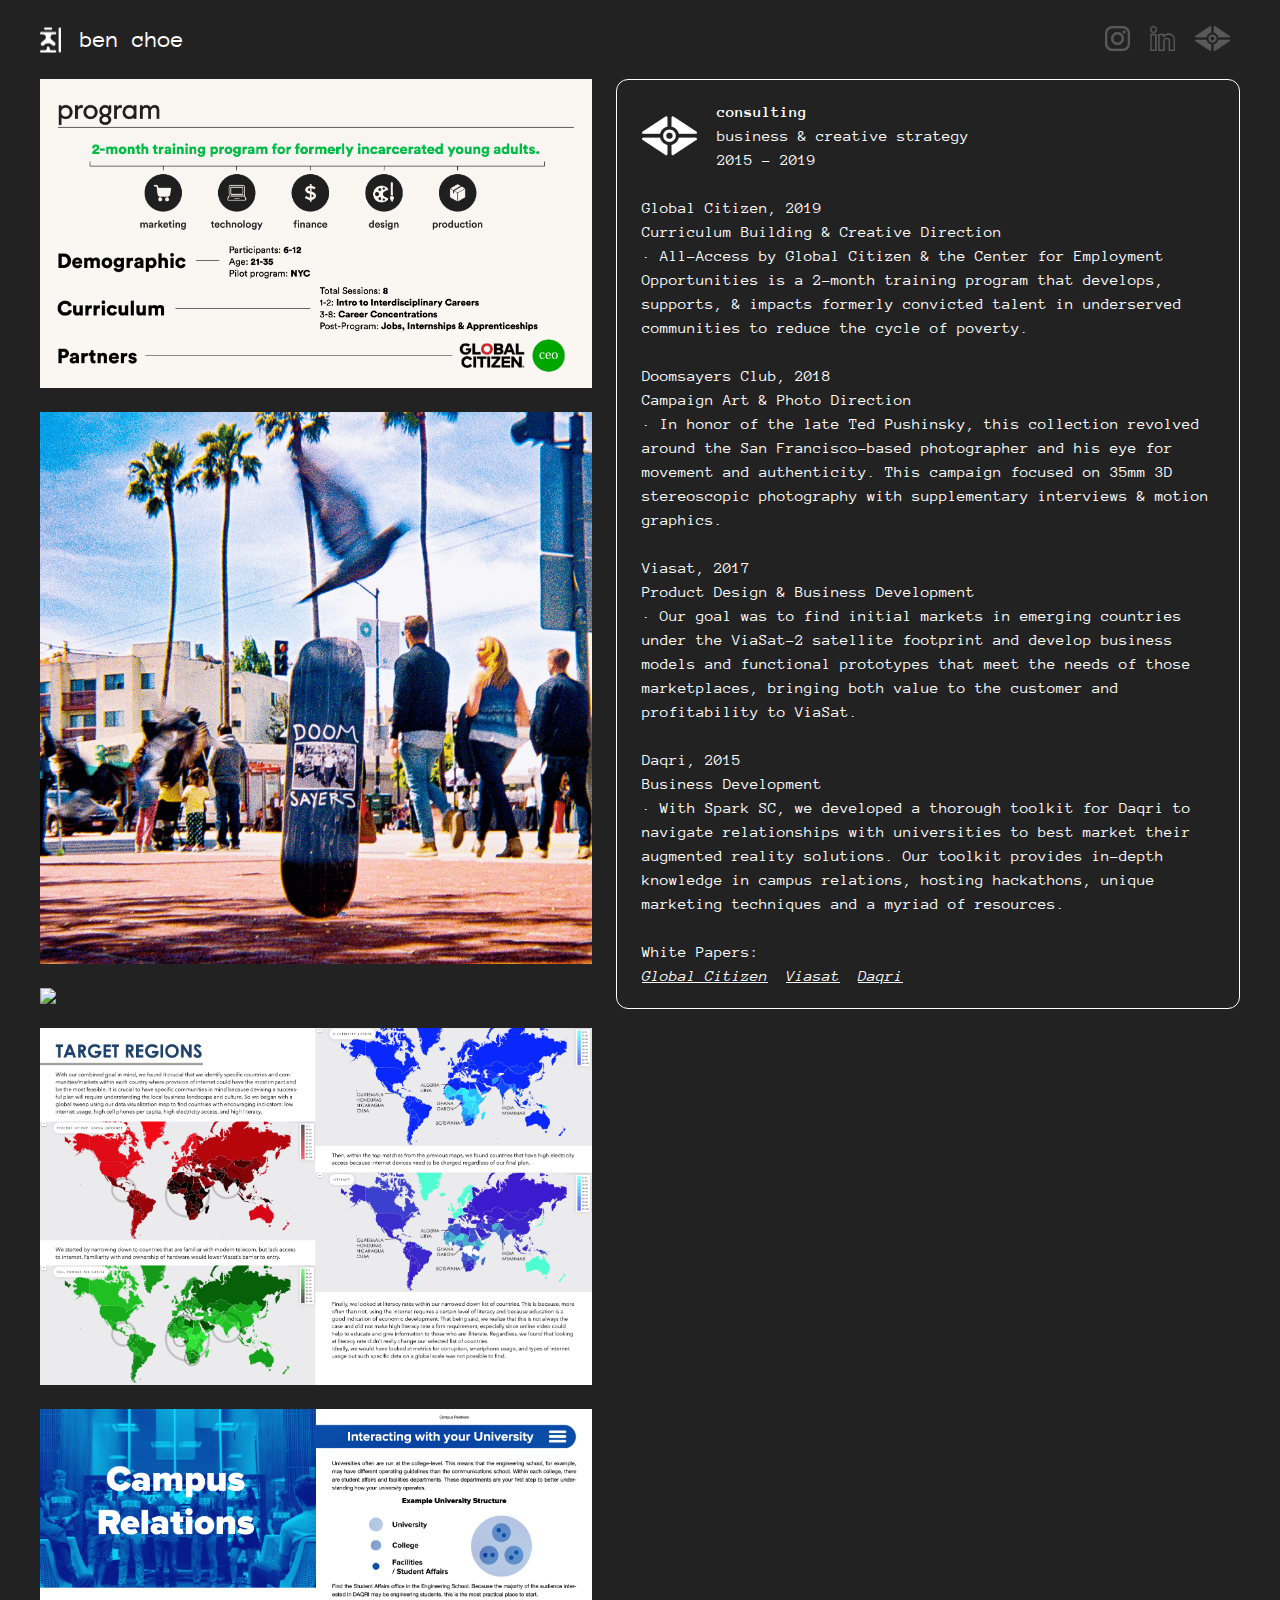
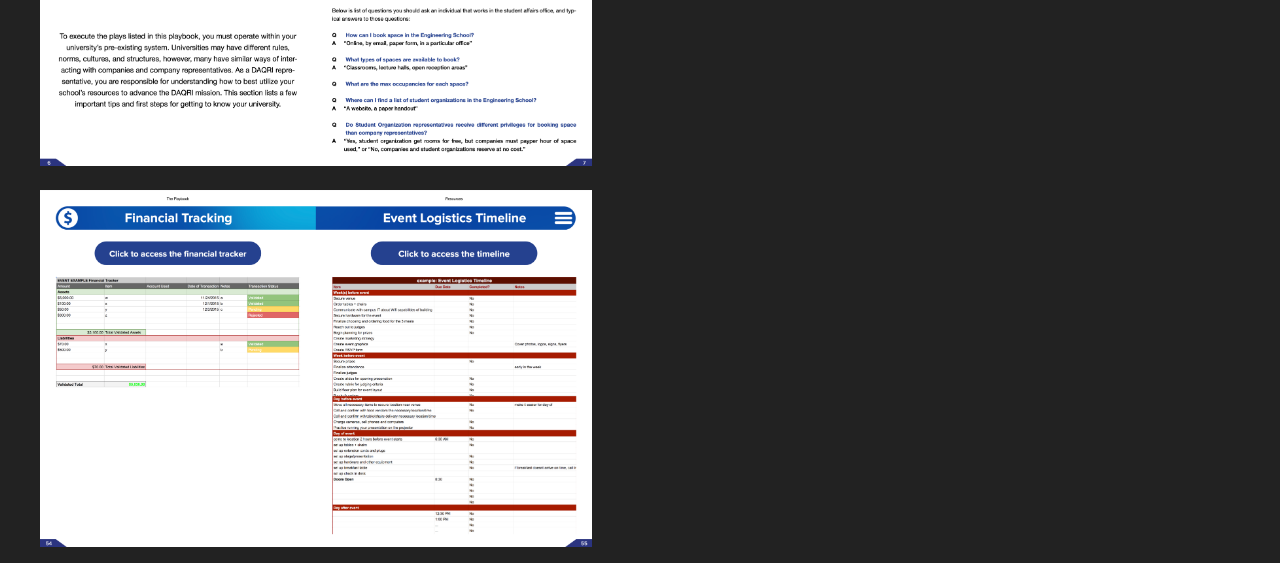
==== consulting.html @ 826693ee "v1" ====
<!DOCTYPE html>
<html lang="en">
<head>
  <!-- Meta, title, CSS, favicons, etc. -->
  <meta http-equiv="Content-Type" content="text/html; charset=UTF-8">
  <meta charset="utf-8">
  <meta http-equiv="X-UA-Compatible" content="IE=edge">
  <meta name="viewport" content="width=device-width, initial-scale=1">
  <meta name="author" content="ben choe">
  <title>ben choe · consulting</title>
  <!-- Bootstrap -->
  <link href="css/bootstrap.min.css" rel="stylesheet">
  <link href="css/home.css" rel="stylesheet">
  <link href="https://fonts.googleapis.com/css?family=Anonymous+Pro:400,400i,700,700i&display=swap" rel="stylesheet">
  <link rel="shortcut icon" href="img/favicon.png" />
</head>

<body class="text-center">
  <div class="container-fluid d-flex w-auto h-auto p-3 mx-4 flex-column">
    <header class="header mb-3">
      <div class="content-header text-left">
        <nav class="nav nav-icons">
          <a href="https://www.instagram.com/benchoe/" target="_blank"><img class="nav-icons nav-link" src="img/instagram.png"></img></a>
          <a href="https://www.linkedin.com/in/benjchoe/" target="_blank"><img class="nav-icons nav-link" src="img/linkedin.png"></img></a>
          <a href="https://www.anoesis.org/" target="_blank"><img class="nav-icons nav-link" src="img/anoesis.png"></img></a>
        </nav>
          <a href="index.html"><img class="ben-korean" src="img/ben-logo.png"></a></img>
          <div class="ben-header-text">
          <h4 class="nobreak"><a class="name" href="index.html">ben choe</a></h4>
        </div>
      </div>
    </header>


    <div class="container-fluid body p-0">

      <div class="infosticky sticky d-xl-block bd-toc ">
        <div class="content-header">
          <img class="content-icon" src="img/anoesis.png"></img>
          <div class="content-header-text">
            <span class="nobreak"><b>consulting</b></span></br>
            <span class="nobreak">business & creative strategy</span></br>
            <span class="nobreak">2015 - 2019</span></br>
          </div>
        </div>
        <div class="content-body">
        </br> Global Citizen, 2019 </br>
        Curriculum Building & Creative Direction </br>
        · All-Access by Global Citizen & the Center for Employment Opportunities is a 2-month training program that develops, supports, & impacts formerly convicted talent in underserved communities to reduce the cycle of poverty.  </br>

        </br> Doomsayers Club, 2018 </br>
        Campaign Art & Photo Direction </br>
        · In honor of the late Ted Pushinsky, this collection revolved around the San Francisco-based photographer and his eye for movement and authenticity. This campaign focused on 35mm 3D stereoscopic photography with supplementary interviews & motion graphics.</br>

        </br> Viasat, 2017 </br>
        Product Design & Business Development</br>
        · Our goal was to find initial markets in emerging countries under the ViaSat-2 satellite footprint and develop business models and functional prototypes that meet the needs of those marketplaces, bringing both value to the customer and profitability to ViaSat.</br>

        </br> Daqri, 2015 </br>
        Business Development</br>
        · With Spark SC, we developed a thorough toolkit for Daqri to navigate relationships with universities to best market their augmented reality solutions. Our toolkit provides in-depth knowledge in campus relations, hosting hackathons, unique marketing techniques and a myriad of resources.
        </br></br>

          White Papers:</br>
          <a href="https://drive.google.com/file/d/1evW0Ee_DRK1F_nIrG2O3yAMnRjBaTqDZ/view?usp=sharing" target="_blank"><i><u>Global Citizen</u></i></a>&nbsp
          <a href="https://drive.google.com/file/d/0B6eDEghP5x7YWVRFVkRJT0NRVG8/view?usp=sharing" target="_blank"><i><u>Viasat</u></i></a>&nbsp
          <a href="https://drive.google.com/file/d/1c-YLYe5gEelE1s6AzN4-yTLphcWJJM05/view?usp=sharing" target="_blank"><i><u>Daqri</u></i></a>&nbsp

        </div>
      </div>

      <div class="contentsticky d-xl-block bd-toc">
        <img class="d-block w-100" src="img/consulting/consult-06.png"></br>
        <img class="d-block w-100" src="img/consulting/consult-11.gif"></br>
        <img class="d-block w-100" src="img/consulting/consult-07.png"></br>
        <img class="d-block w-100" src="img/consulting/consult-08.png"></br>
        <img class="d-block w-100" src="img/consulting/consult-09.png"></br>
        <img class="d-block w-100" src="img/consulting/consult-10.png">
      </div>

    </div>
  </div>
</div>

<!-- jQuery -->
<script src="js/jquery.min.js"></script>
<script src="js/bootstrap.bundle.min.js"></script>

</body>
</html>
---- css/home.css ----
@media (min-width: 0px) {
  html,body {
    font-size: .8rem;
  }
  .nav-icons .nav-link {
    max-height: 20px;
  }
  .row {
    display: inline;
    justify-content: center;
  }
  .infosticky {
    padding: 10px 15px 10px 15px;
    width: auto;
    margin-bottom: 15px;
  }
  .about1 {
    float:left;
    text-align: right;
    padding-right: 5px;
  }
  .contentsticky {
    width: auto;
    float: left;
  }
  .anoesis {
    display: none;
  }
  .col, .card {
    margin-right: 0px;
    margin-bottom: 15px;
  }
  .content-icon{
    max-width:35px;
  }
  .content-header-text {
    margin-left: 50px;
  }
  .card-img-top {
    height: 190px;
    object-fit: cover;
  }
}

@media (min-width: 409px){
  html,body {
    font-size: .9rem;
  }
  .content-icon{
    max-width:40px;
  }
  .content-header-text {
    margin-left: 60px;
  }
}

@media (min-width: 576px) {
  .row {
    display: flex;
    justify-content: space-between;
  }
  .card {
    max-width:48%;
  }
  .w-border{
    width: 100%;
    margin-bottom:15px;
  }
  .col, .card {
    margin-bottom: 0px;
  }
}

@media (min-width: 768px) {
  .nav-icons .nav-link {
    max-height: 25px;
  }
  .infosticky {
    padding: 20px 25px 20px 25px;
    width: 52%;
    height:auto;
    float:right;
  }
  .about1 {
    float:left;
    padding-right: 20px;
  }
  .contentsticky {
    width: 46%;
    max-height: inherit;
    float: left;
  }
  .row {
    justify-content: space-between;
  }
  .anoesis {
    display: flex;
    width: 52%;
    height:420px;
    float:right;
  }
  .sticky {
    position: static;
  }
}

@media (min-width: 1016px) {
  html,body {
    font-size: 1rem;
  }
  .content-icon{
    max-width:55px;
  }
  .content-header-text {
    margin-left: 75px;
  }
  .anoesis {
    height:389px;
  }
  .sticky {
    position: -webkit-sticky;
    position: sticky;
  }
}

@media (min-width: 1200px) {

}




html,body {
  height: auto;
  background-color: #222;
  font-family: 'Anonymous Pro', monospace;
}

body {
  display: -ms-flexbox;
  display: flex;
  color: #fff;
  padding-top: 10px;
  justify-content: center;
}

.container-fluid {
  max-width: 1400px;
}

.infosticky {
  border-style: solid;
  border-width: 1px;
  border-radius: 12px;
  text-align: left;
  background-color: #222;
}

.anoesis {
  border-style: solid;
  border-width: 1px;
  border-radius: 12px;
  text-align: left;
  background-color: white;
}

.contentsticky {
  text-align: left;
}

.row {
  margin-left:0px;
  margin-right: 0px;
}

.col {
  padding:0px 15px 0px 15px;
  padding-left: 0px;
  padding-right: 0px;
}

.card {
  background-color: initial !important;
  border: solid white 1px;
  border-radius: 12px;
}

.card-img-top {
  border-radius: 12px 12px 0px 0px;
}

.card-body {
  padding: 0.5rem .75rem .5rem 0.75rem;
}

.card-text {
  margin-bottom: 0px;
}

.nav {
  float: right;
}

.nav-icons .nav-link {
  padding: 0rem 10px;
  background-color: transparent;
  float: right;
  opacity: 0.25;
}

.nav-icons .nav-link:hover,
.nav-icons .nav-link:focus {
  opacity: 1;
}

.carousel-indicators {
  padding-bottom: 10px;
  padding-top: 0px;
  margin-bottom:0px;
}

p.nobreak {
  overflow: hidden;
  text-overflow: ellipsis;
  white-space: nowrap;
}

span.nobreak {
  overflow: hidden;
  text-overflow: ellipsis;
  white-space: nowrap;
}

h4.nobreak {
  overflow: hidden;
  text-overflow: ellipsis;
  white-space: nowrap;
}

a,a:focus {
  color: #fff;
}

a:hover {
  color: #FF453A;
}

.ben-korean {
  height: 25px;
  width:auto;
  position: absolute;
  float:left;
  margin:0;
  top: 50%;
  -ms-transform: translateY(-50%);
  transform: translateY(-50%);
}

.ben-header-text {
  margin-left: 40px;
}

.content-icon{
  width:auto;
  position: absolute;
  margin:0;
  top: 50%;
  -ms-transform: translateY(-50%);
  transform: translateY(-50%);
}

.content-header{
  position: relative;
}

.sticky {
  top:20px;
}
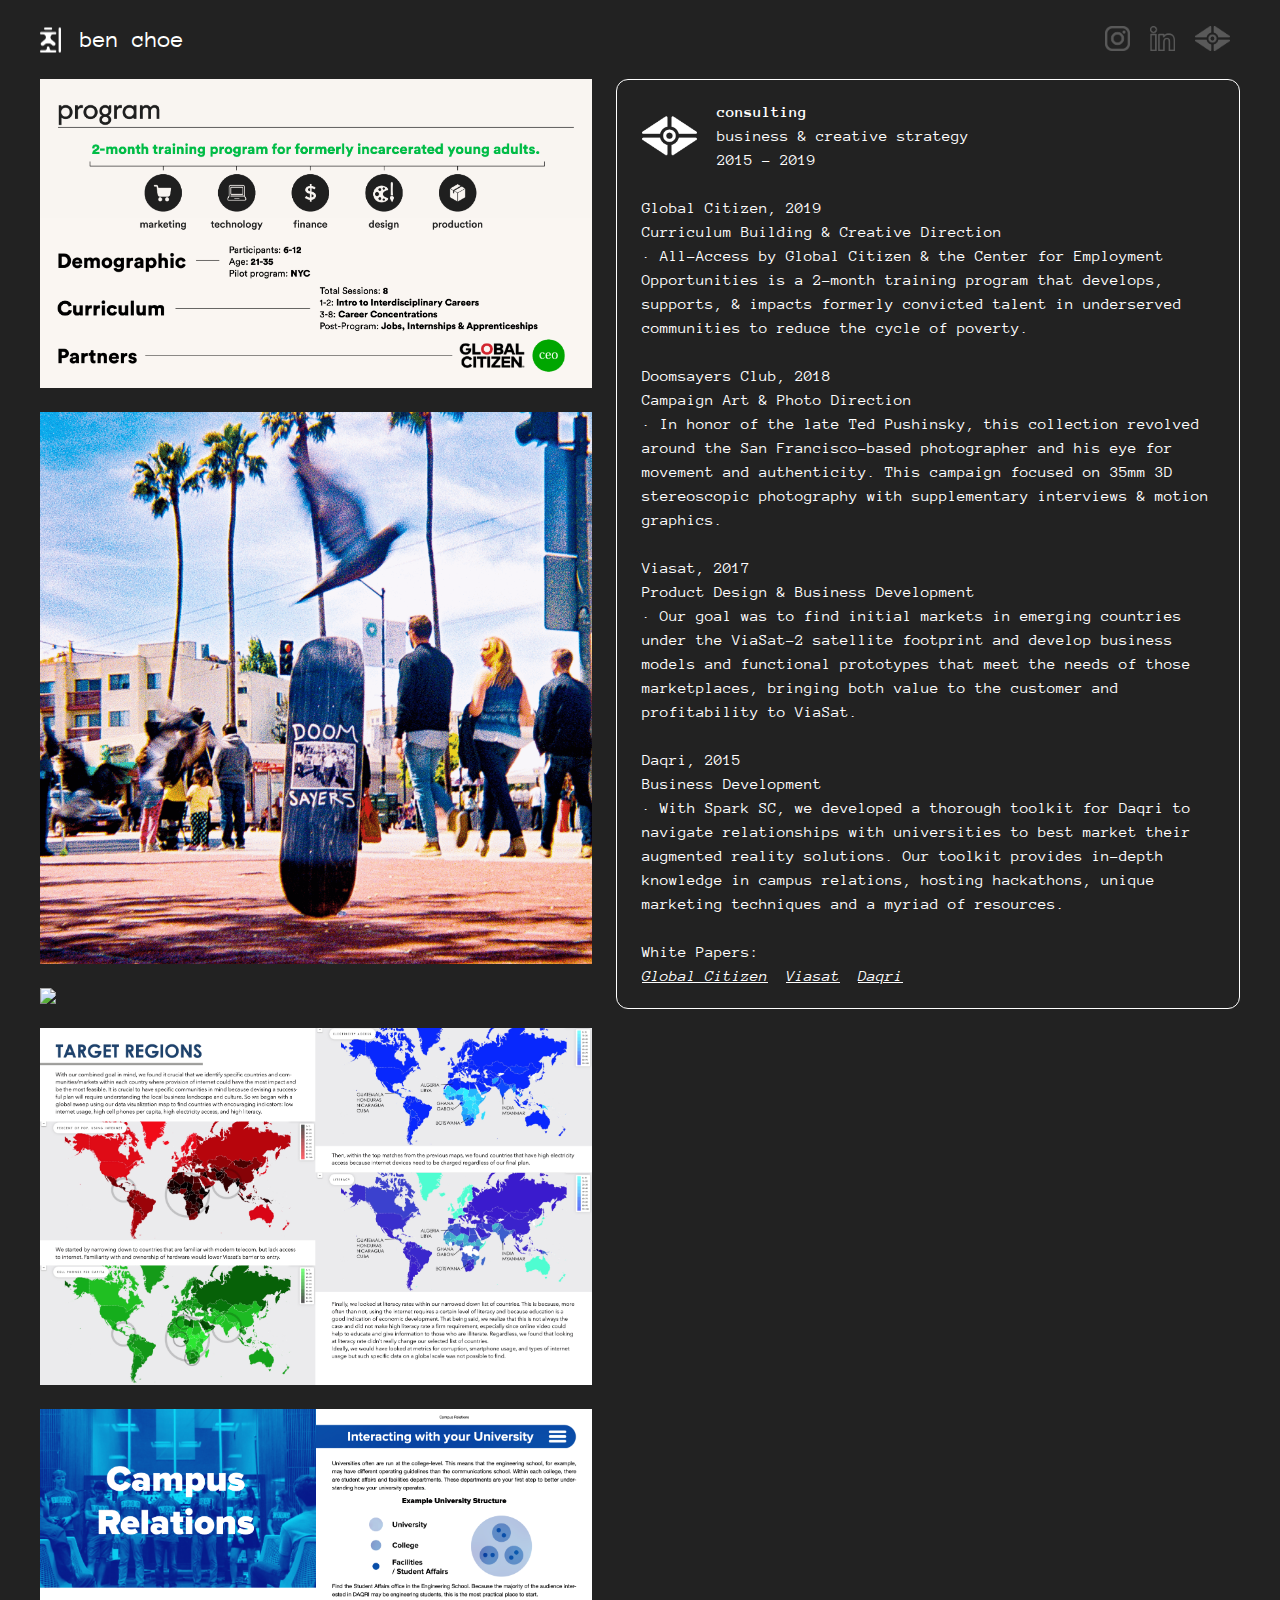
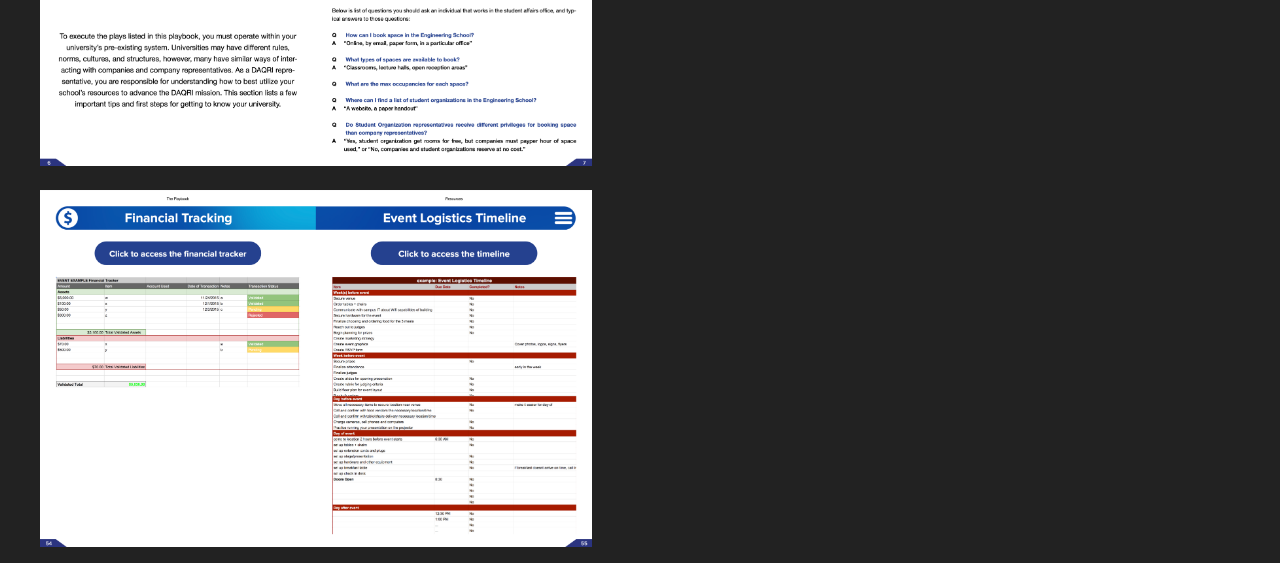
==== commit ba79ee83: "update index" ====
--- a/consulting.html
+++ b/consulting.html
@@ -24,9 +24,9 @@
           <a href="https://www.linkedin.com/in/benjchoe/" target="_blank"><img class="nav-icons nav-link" src="img/linkedin.png"></img></a>
           <a href="https://www.anoesis.org/" target="_blank"><img class="nav-icons nav-link" src="img/anoesis.png"></img></a>
         </nav>
-          <a href="index.html"><img class="ben-korean" src="img/ben-logo.png"></a></img>
+          <a href="/"><img class="ben-korean" src="img/ben-logo.png"></a></img>
           <div class="ben-header-text">
-          <h4 class="nobreak"><a class="name" href="index.html">ben choe</a></h4>
+          <h4 class="nobreak"><a class="name" href="/">ben choe</a></h4>
         </div>
       </div>
     </header>
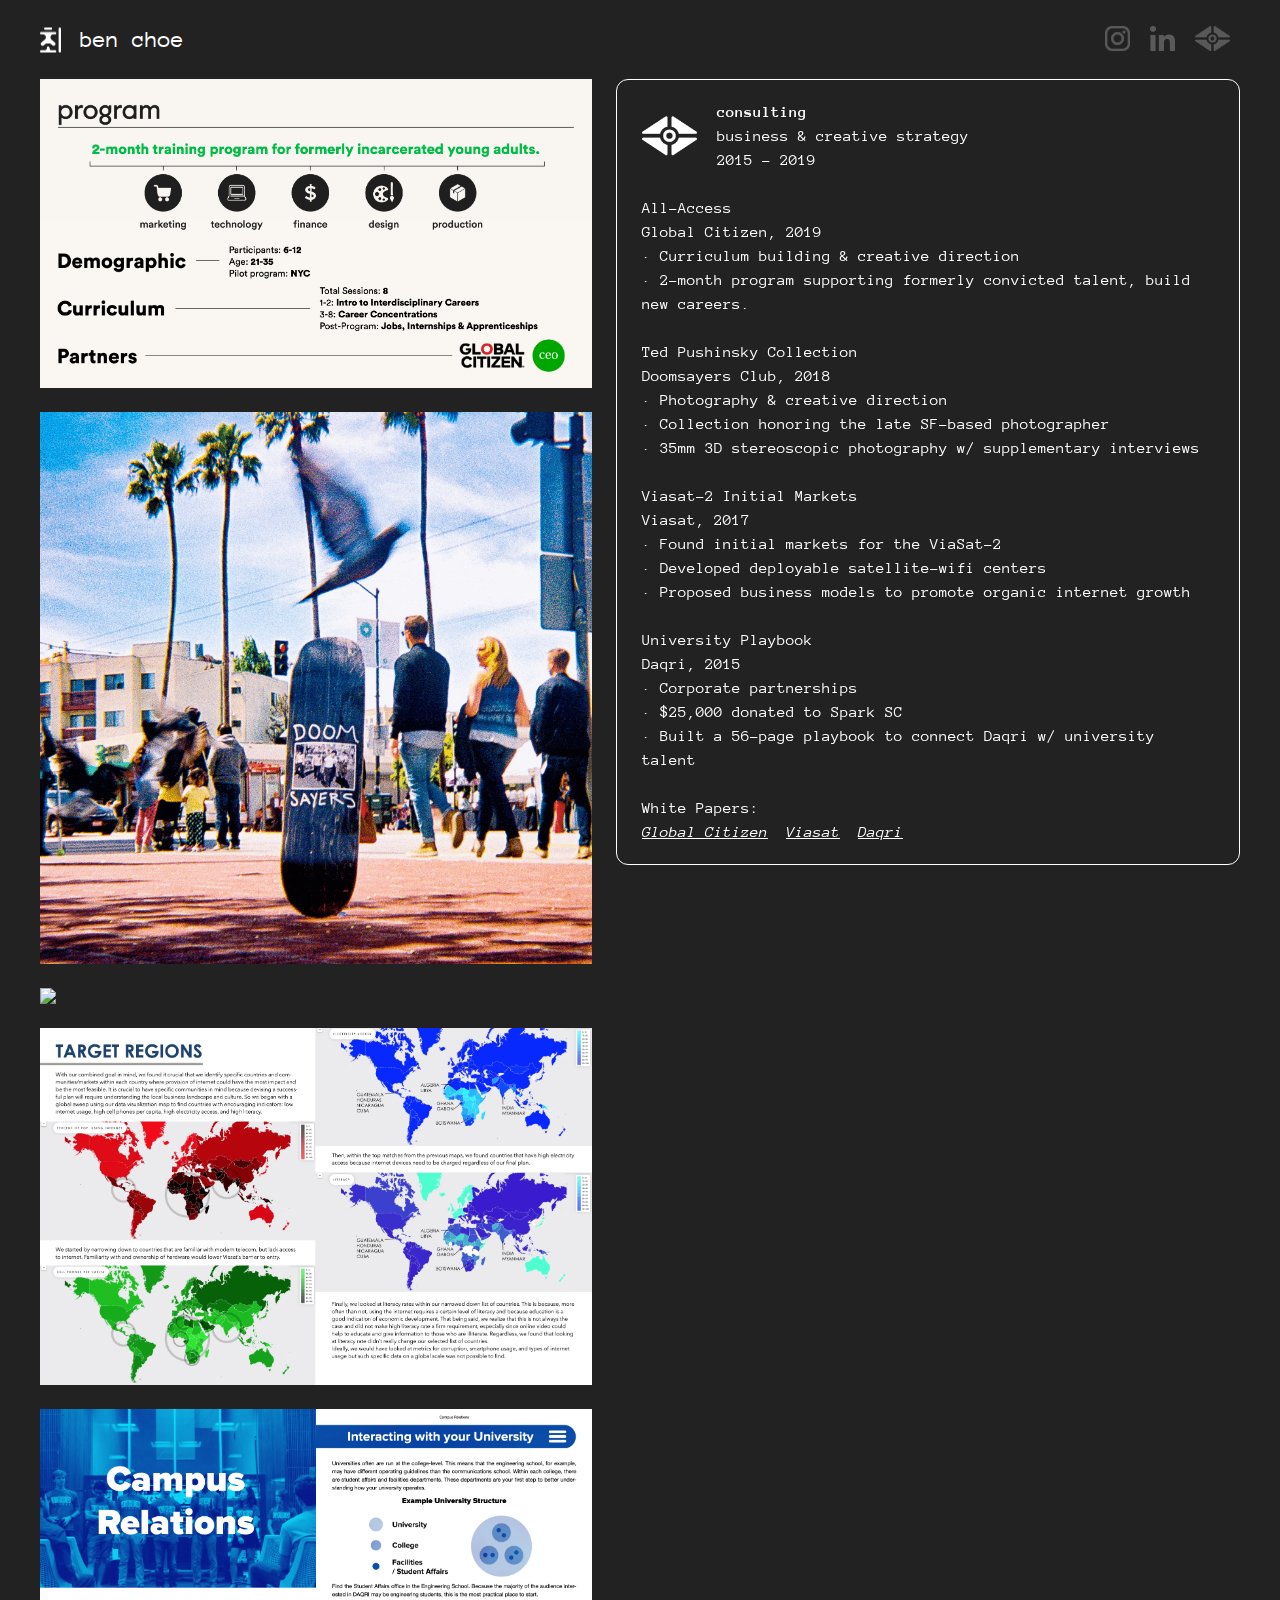
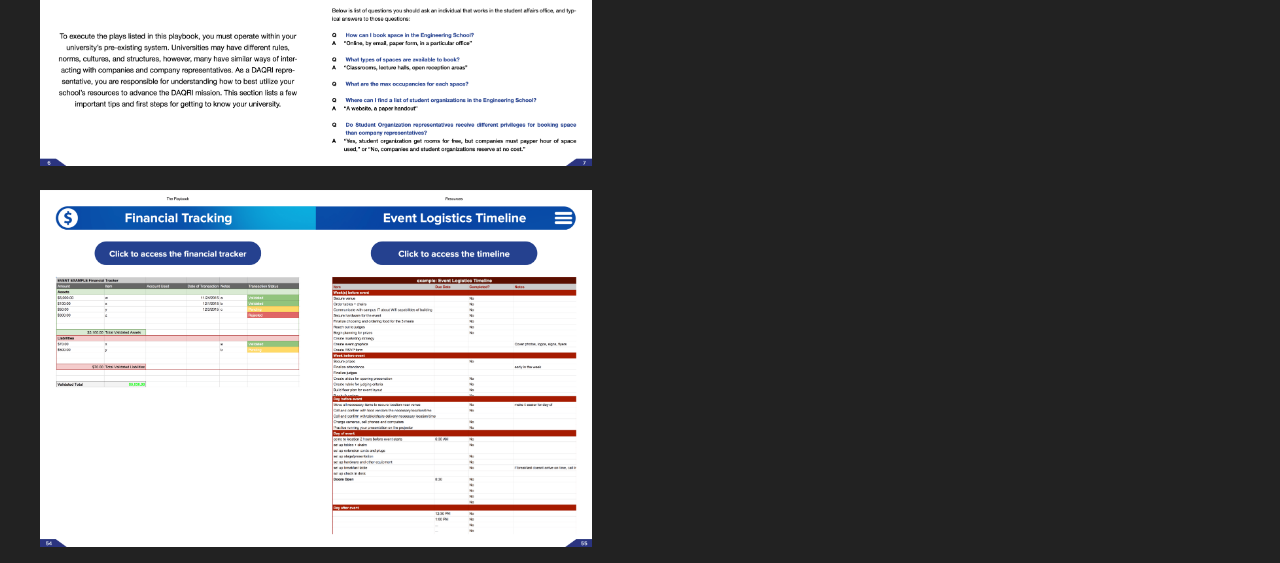
==== commit 315d2a59: "compress & redesign mobile & edit text" ====
--- a/consulting.html
+++ b/consulting.html
@@ -44,22 +44,26 @@
           </div>
         </div>
         <div class="content-body">
-        </br> Global Citizen, 2019 </br>
-        Curriculum Building & Creative Direction </br>
-        · All-Access by Global Citizen & the Center for Employment Opportunities is a 2-month training program that develops, supports, & impacts formerly convicted talent in underserved communities to reduce the cycle of poverty.  </br>
+        </br>All-Access</br>
+         Global Citizen, 2019 </br>
+        · Curriculum building & creative direction </br>
+        · 2-month program supporting formerly convicted talent, build new careers.  </br>
 
-        </br> Doomsayers Club, 2018 </br>
-        Campaign Art & Photo Direction </br>
-        · In honor of the late Ted Pushinsky, this collection revolved around the San Francisco-based photographer and his eye for movement and authenticity. This campaign focused on 35mm 3D stereoscopic photography with supplementary interviews & motion graphics.</br>
+        </br> Ted Pushinsky Collection</br> Doomsayers Club, 2018 </br>
+        · Photography & creative direction </br>
+        · Collection honoring the late SF-based photographer</br>
+        · 35mm 3D stereoscopic photography w/ supplementary interviews</br>
 
-        </br> Viasat, 2017 </br>
-        Product Design & Business Development</br>
-        · Our goal was to find initial markets in emerging countries under the ViaSat-2 satellite footprint and develop business models and functional prototypes that meet the needs of those marketplaces, bringing both value to the customer and profitability to ViaSat.</br>
+      </br> Viasat-2 Initial Markets  </br> Viasat, 2017 </br>
+        · Found initial markets for the ViaSat-2</br>
+        · Developed deployable satellite-wifi centers</br>
+        · Proposed business models to promote organic internet growth </br>
 
+      </br> University Playbook
         </br> Daqri, 2015 </br>
-        Business Development</br>
-        · With Spark SC, we developed a thorough toolkit for Daqri to navigate relationships with universities to best market their augmented reality solutions. Our toolkit provides in-depth knowledge in campus relations, hosting hackathons, unique marketing techniques and a myriad of resources.
-        </br></br>
+        · Corporate partnerships</br>
+        · $25,000 donated to Spark SC</br>
+        · Built a 56-page playbook to connect Daqri w/ university talent</br></br>
 
           White Papers:</br>
           <a href="https://drive.google.com/file/d/1evW0Ee_DRK1F_nIrG2O3yAMnRjBaTqDZ/view?usp=sharing" target="_blank"><i><u>Global Citizen</u></i></a>&nbsp
--- a/css/home.css
+++ b/css/home.css
@@ -1,6 +1,6 @@
 @media (min-width: 0px) {
   html,body {
-    font-size: .8rem;
+    font-size: 11px;
   }
   .nav-icons .nav-link {
     max-height: 20px;
@@ -23,9 +23,6 @@
     width: auto;
     float: left;
   }
-  .anoesis {
-    display: none;
-  }
   .col, .card {
     margin-right: 0px;
     margin-bottom: 15px;
@@ -39,6 +36,16 @@
   .card-img-top {
     height: 190px;
     object-fit: cover;
+  }
+  .resize {
+    background-color: white;
+    margin-bottom: 15px;
+
+    width: 100%;
+    height:200px;
+    float:right;
+    border-radius: 12px;
+    text-align: left;
   }
 }
 
@@ -92,6 +99,9 @@
   }
   .row {
     justify-content: space-between;
+  }
+  .resize {
+    display:none;
   }
   .anoesis {
     display: flex;
@@ -153,12 +163,11 @@
   border-width: 1px;
   border-radius: 12px;
   text-align: left;
-  background-color: #222;
 }
 
 .anoesis {
-  border-style: solid;
-  border-width: 1px;
+  border-style: none;
+  border-width: 0px;
   border-radius: 12px;
   text-align: left;
   background-color: white;
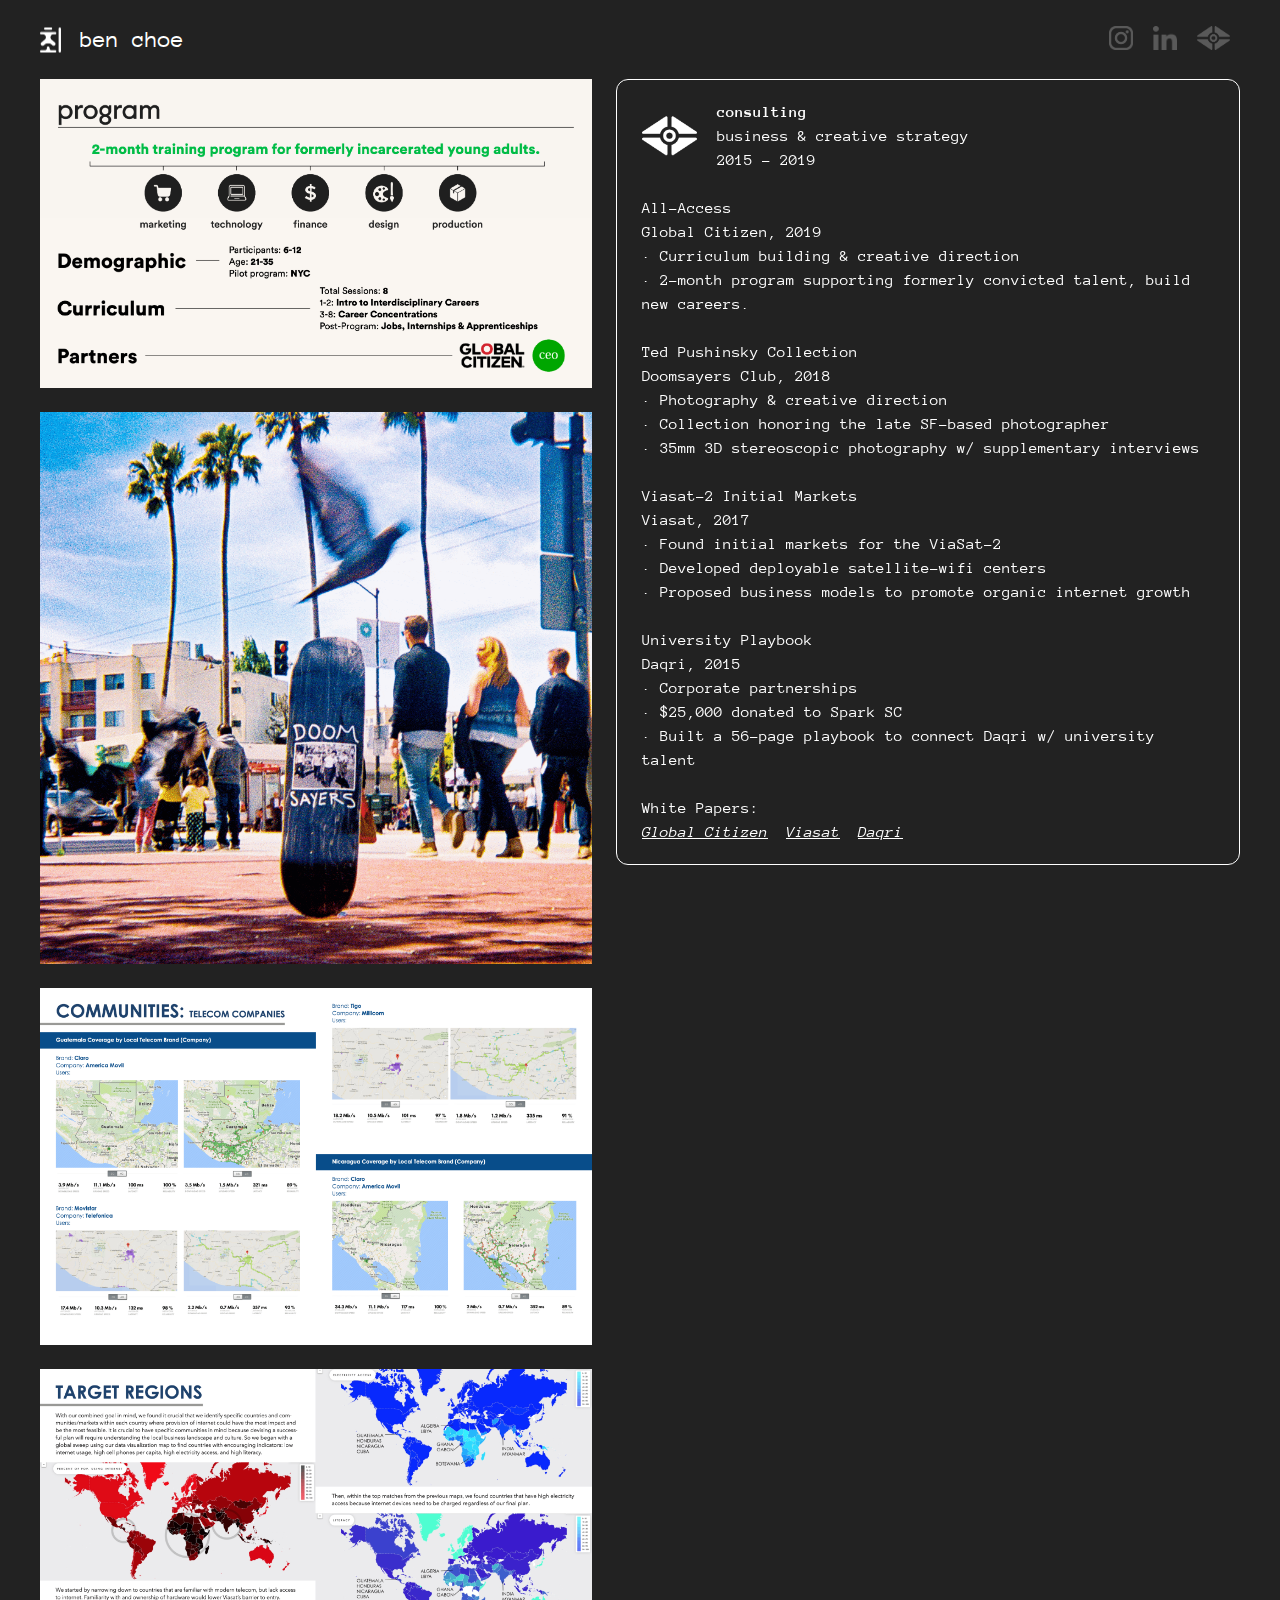
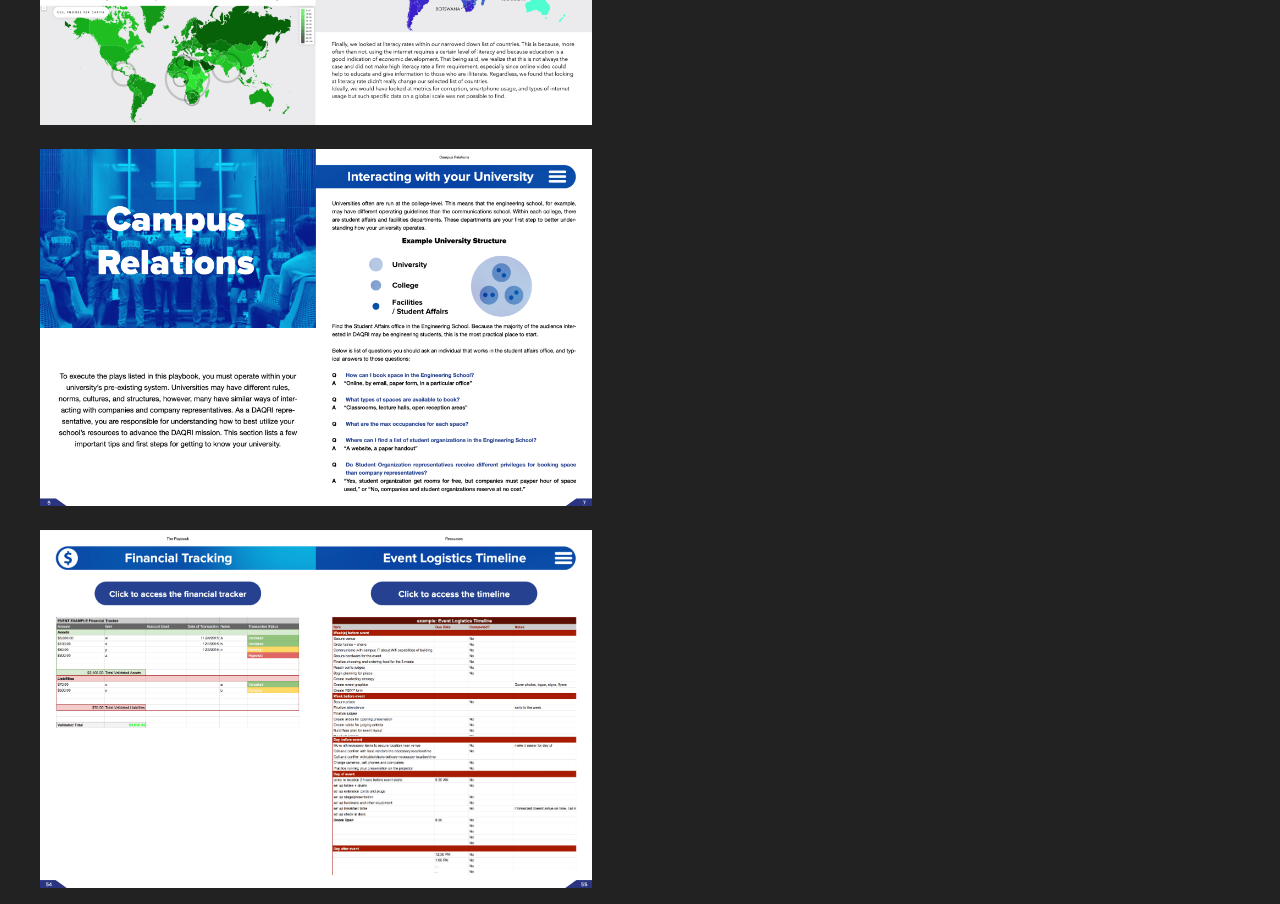
==== commit b4764793: "update viasat" ====
--- a/consulting.html
+++ b/consulting.html
@@ -68,7 +68,7 @@
           White Papers:</br>
           <a href="https://drive.google.com/file/d/1evW0Ee_DRK1F_nIrG2O3yAMnRjBaTqDZ/view?usp=sharing" target="_blank"><i><u>Global Citizen</u></i></a>&nbsp
           <a href="https://drive.google.com/file/d/0B6eDEghP5x7YWVRFVkRJT0NRVG8/view?usp=sharing" target="_blank"><i><u>Viasat</u></i></a>&nbsp
-          <a href="https://drive.google.com/file/d/1c-YLYe5gEelE1s6AzN4-yTLphcWJJM05/view?usp=sharing" target="_blank"><i><u>Daqri</u></i></a>&nbsp
+          <a href="https://drive.google.com/file/d/1MHjzrwQG1ESu_N9hd77TF-IcbXXFQd7-/view?usp=sharing" target="_blank"><i><u>Daqri</u></i></a>&nbsp
 
         </div>
       </div>
--- a/css/home.css
+++ b/css/home.css
@@ -40,7 +40,6 @@
   .resize {
     background-color: white;
     margin-bottom: 15px;
-
     width: 100%;
     height:200px;
     float:right;
@@ -80,7 +79,7 @@
 
 @media (min-width: 768px) {
   .nav-icons .nav-link {
-    max-height: 25px;
+    max-height: 24px;
   }
   .infosticky {
     padding: 20px 25px 20px 25px;
@@ -100,15 +99,22 @@
   .row {
     justify-content: space-between;
   }
-  .resize {
-    display:none;
-  }
   .anoesis {
     display: flex;
     width: 52%;
     height:420px;
     float:right;
   }
+  .subanoesis {
+    display: flex;
+    width: 52%;
+    height:420px;
+    float:right;
+  }
+
+  .resize {
+    display:none;
+  }
   .sticky {
     position: static;
   }
@@ -127,6 +133,9 @@
   .anoesis {
     height:389px;
   }
+  .subanoesis {
+    height:389px;
+  }
   .sticky {
     position: -webkit-sticky;
     position: sticky;
@@ -136,9 +145,6 @@
 @media (min-width: 1200px) {
 
 }
-
-
-
 
 html,body {
   height: auto;
@@ -166,11 +172,18 @@
 }
 
 .anoesis {
+  text-align: left;
+  border-radius: 12px;
   border-style: none;
   border-width: 0px;
-  border-radius: 12px;
+}
+
+.subanoesis {
   text-align: left;
   background-color: white;
+  border-radius: 12px;
+  border-style: none;
+  border-width: 0px;
 }
 
 .contentsticky {
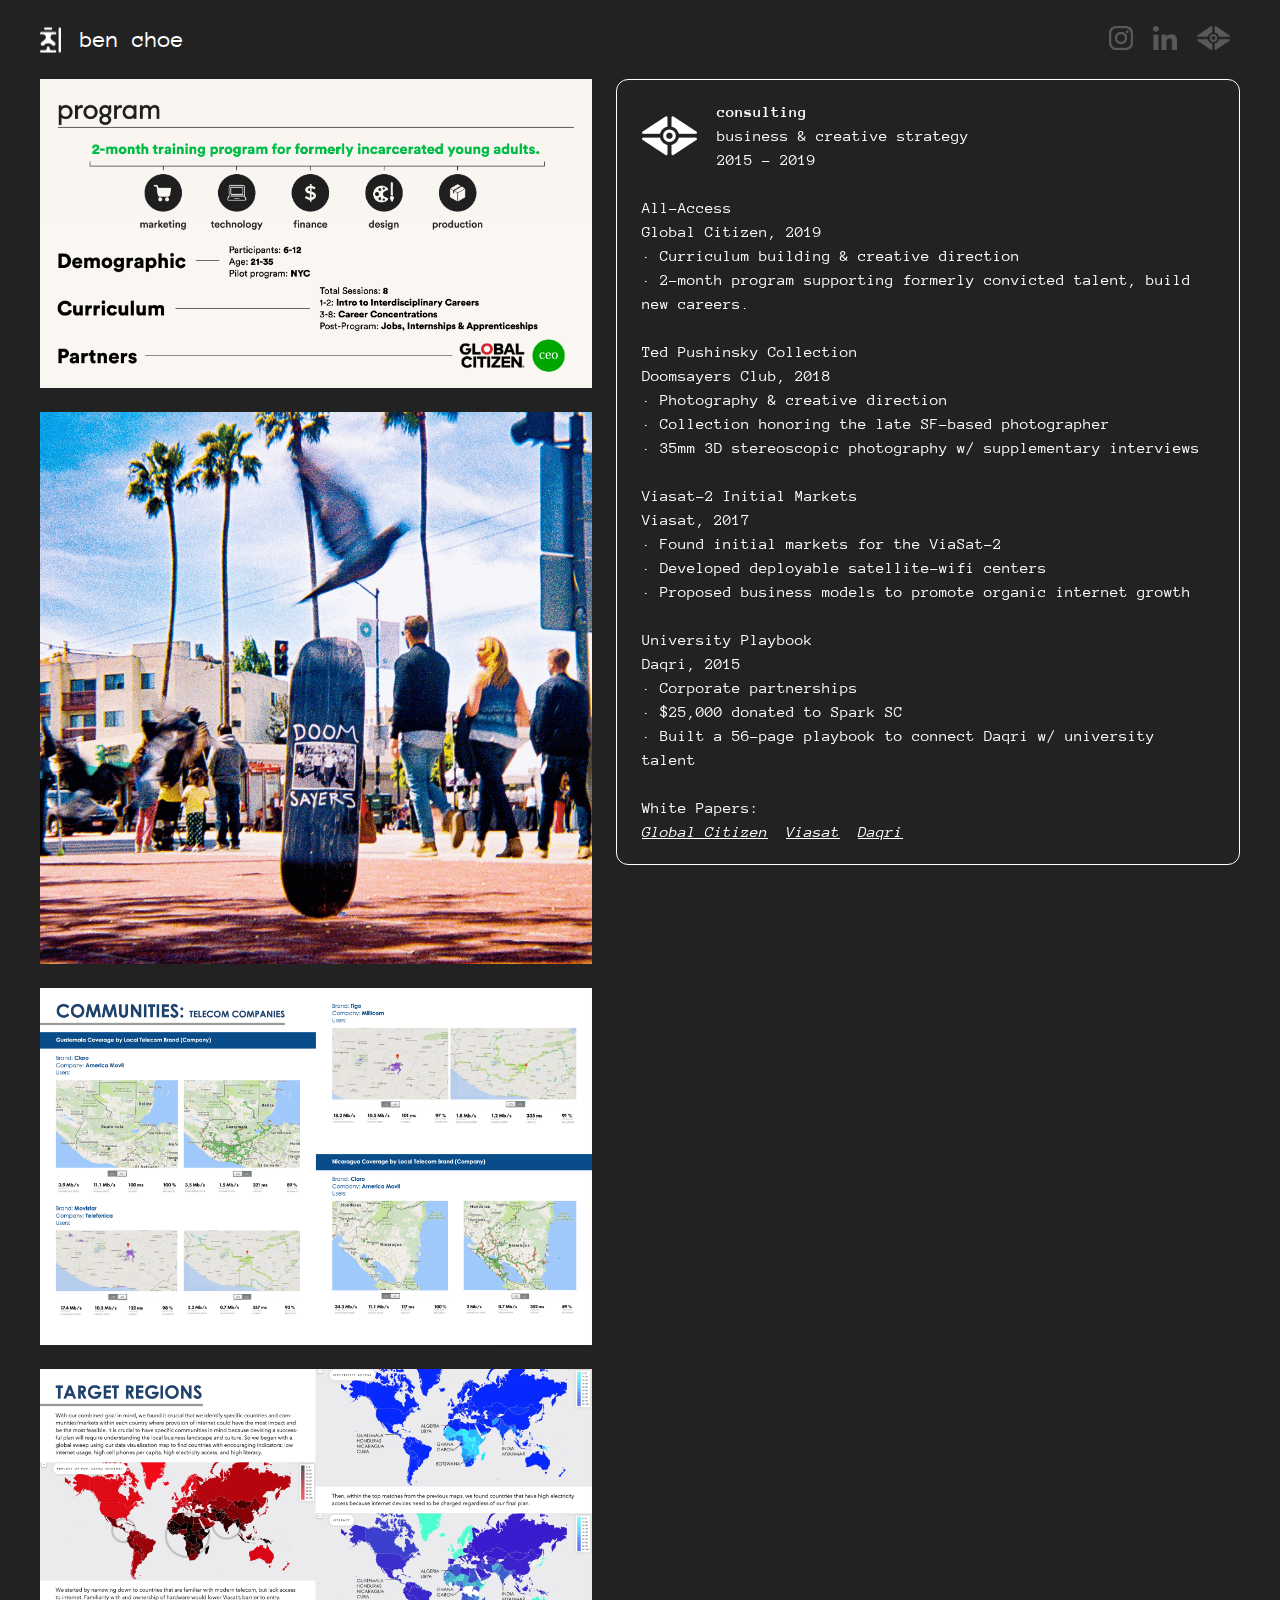
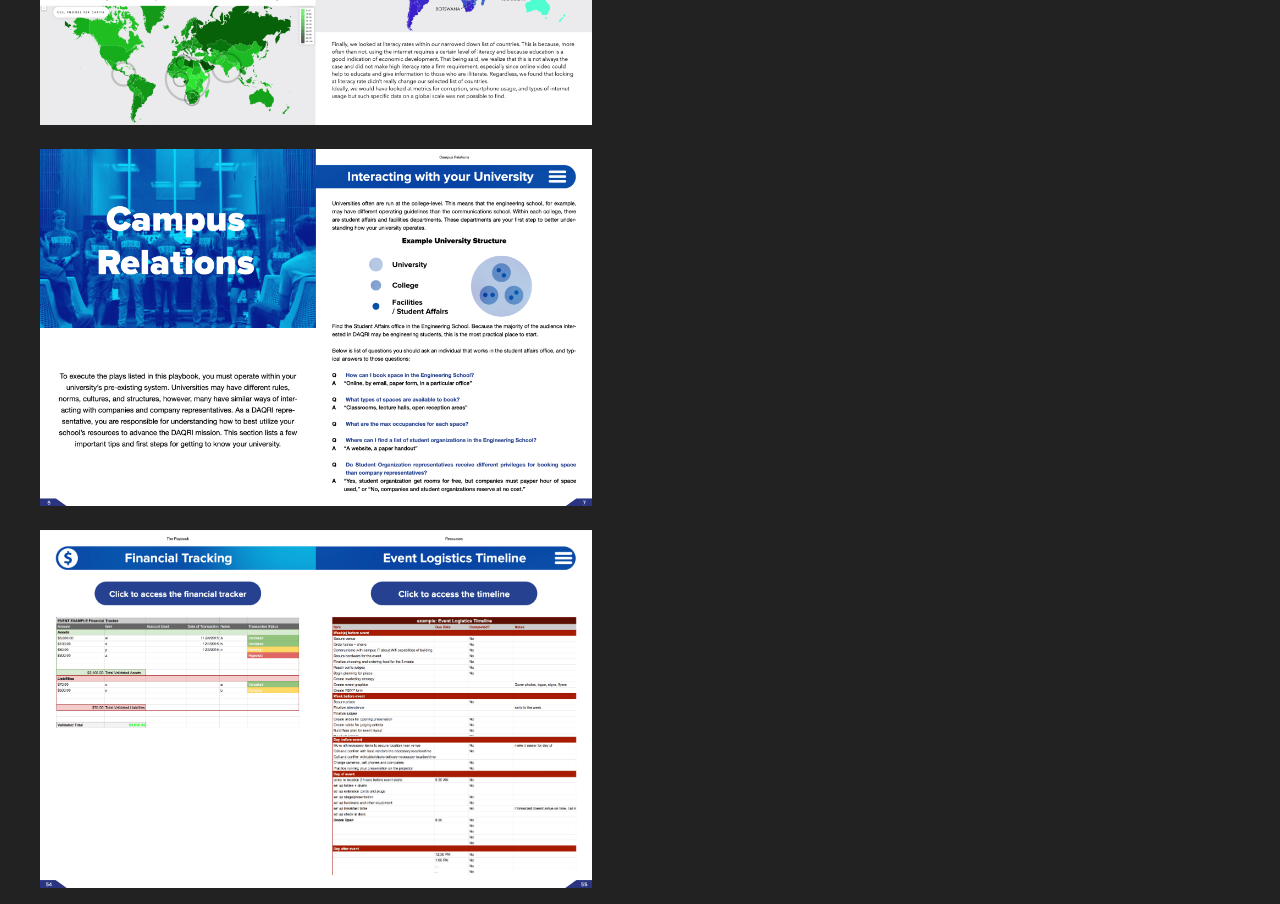
==== commit ba41264f: "update global citizen" ====
--- a/consulting.html
+++ b/consulting.html
@@ -66,7 +66,7 @@
         · Built a 56-page playbook to connect Daqri w/ university talent</br></br>
 
           White Papers:</br>
-          <a href="https://drive.google.com/file/d/1evW0Ee_DRK1F_nIrG2O3yAMnRjBaTqDZ/view?usp=sharing" target="_blank"><i><u>Global Citizen</u></i></a>&nbsp
+          <a href="https://drive.google.com/file/d/1iO78nmvNPgZdvIcZbHdBBn9d-UtNSvim/view?usp=sharing" target="_blank"><i><u>Global Citizen</u></i></a>&nbsp
           <a href="https://drive.google.com/file/d/0B6eDEghP5x7YWVRFVkRJT0NRVG8/view?usp=sharing" target="_blank"><i><u>Viasat</u></i></a>&nbsp
           <a href="https://drive.google.com/file/d/1MHjzrwQG1ESu_N9hd77TF-IcbXXFQd7-/view?usp=sharing" target="_blank"><i><u>Daqri</u></i></a>&nbsp
 
